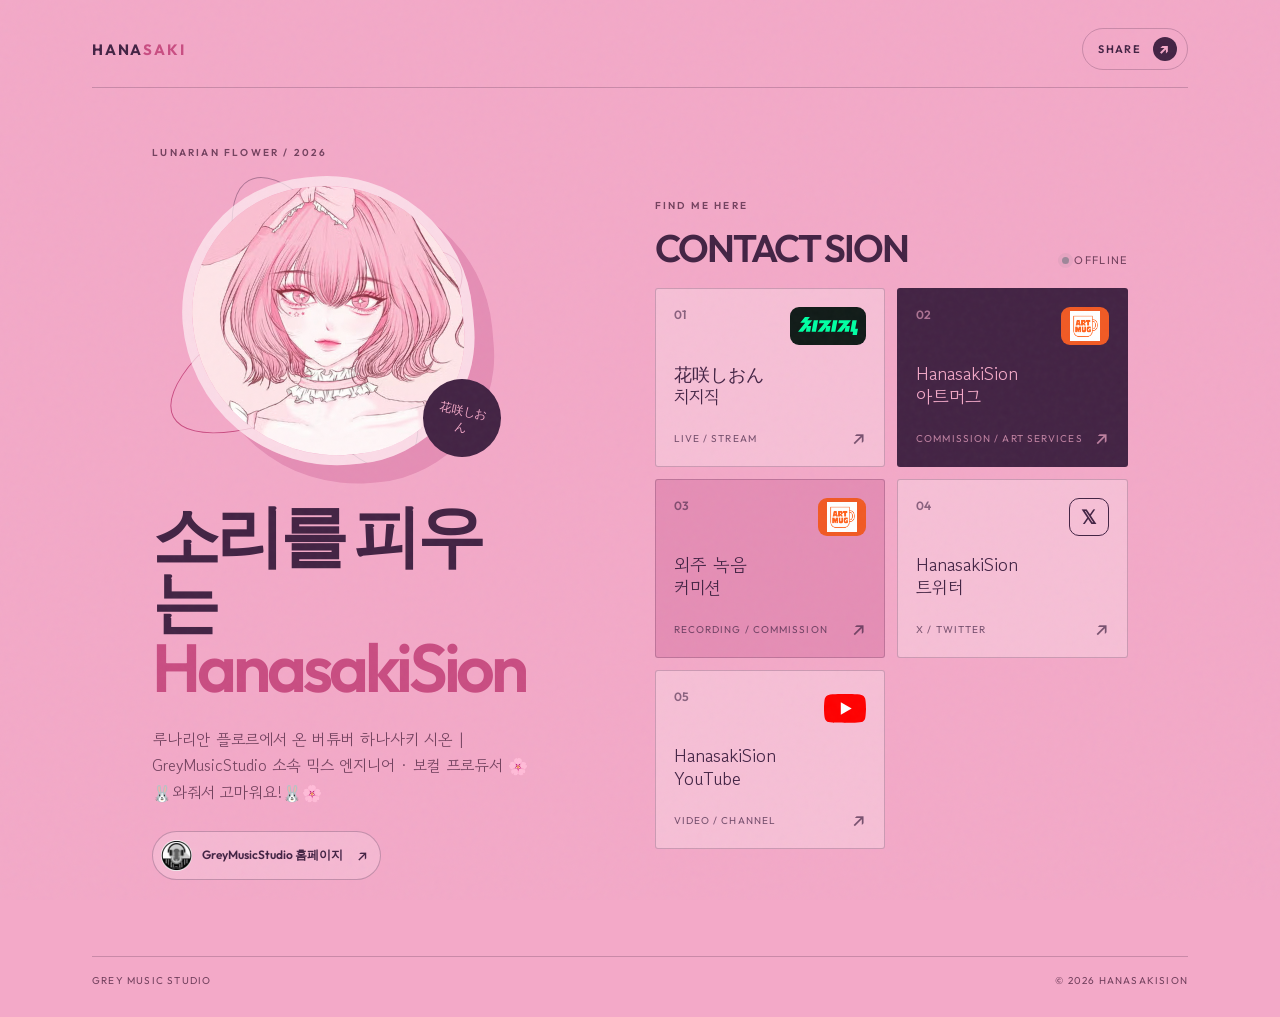
==== index.html @ 2bf35528 "Initial commit" ====
<!doctype html>
<html lang="ko">
  <head>
    <meta charset="UTF-8" />
    <meta name="viewport" content="width=device-width, initial-scale=1.0" />
    <meta name="theme-color" content="#f3a9c8" />
    <meta name="description" content="HanasakiSion의 작업실과 공식 채널을 만나보세요." />
    <title>HanasakiSion — studio notes</title>
    <link rel="preconnect" href="https://fonts.googleapis.com" />
    <link rel="preconnect" href="https://fonts.gstatic.com" crossorigin />
    <link href="https://fonts.googleapis.com/css2?family=Gowun+Dodum&family=Outfit:wght@400;500;600;700&display=swap" rel="stylesheet" />
    <link rel="stylesheet" href="./style.css" />
  </head>
  <body>
    <div class="noise" aria-hidden="true"></div>
    <main class="site">
      <header class="masthead">
        <a class="wordmark" href="./index.html">HANA<span>SAKI</span></a>
        <button class="share" id="shareButton" type="button"><span>share</span><b>↗</b></button>
      </header>
      <div class="layout">
        <section class="intro">
          <p class="eyebrow">LUNARIAN FLOWER / 2026</p>
          <div class="portrait-wrap">
            <div class="orbit orbit-one" aria-hidden="true"></div>
            <div class="orbit orbit-two" aria-hidden="true"></div>
            <img class="portrait" src="./profile.png" alt="핑크 머리의 HanasakiSion 일러스트" />
            <span class="portrait-tag">花咲しおん</span>
          </div>
          <h1>소리를 피우는<br /><em>HanasakiSion</em></h1>
          <p class="intro-copy">루나리안 플로르에서 온 버튜버 하나사키 시온 | GreyMusicStudio 소속 믹스 엔지니어 · 보컬 프로듀서 🌸🐰와줘서 고마워요!🐰🌸</p>
          <div class="social-row">
            <a class="studio-link" href="https://greymusicstudio-site.pages.dev/" target="_blank" rel="noreferrer"><span class="studio-link-icon"><img src="./greymusicstudio-logo.png" alt="" /></span><span>GreyMusicStudio 홈페이지</span><b>↗</b></a>
          </div>
        </section>
        <section class="studio" aria-label="HanasakiSion 공식 링크">
          <div class="studio-heading">
            <div><p class="eyebrow">FIND ME HERE</p><h2>CONTACT SION</h2></div>
            <span class="live-dot is-checking" id="liveStatus"><i></i><span>checking</span></span>
          </div>
          <div class="link-grid" id="links"></div>
        </section>
      </div>
      <footer class="footer"><span>GREY MUSIC STUDIO</span><span>© 2026 HanasakiSion</span></footer>
    </main>
    <div class="toast" id="toast" role="status" aria-live="polite"></div>
    <script src="./script.js?v=6"></script>
  </body>
</html>
---- style.css ----
:root { --paper:#f3a9c8; --ink:#2d1a31; --purple:#432344; --pink:#e58eb5; --hot-pink:#c94d82; --muted:#74425f; --line:rgba(67,35,68,.24); }
* { box-sizing:border-box; }
html { min-width:320px; }
body { margin:0; min-height:100vh; color:var(--ink); background:var(--paper); font-family:"Gowun Dodum","Apple SD Gothic Neo",sans-serif; }
button,a { -webkit-tap-highlight-color:transparent; }
.noise { position:fixed; inset:0; z-index:3; pointer-events:none; opacity:.055; background-image:url("data:image/svg+xml,%3Csvg viewBox='0 0 160 160' xmlns='http://www.w3.org/2000/svg'%3E%3Cfilter id='n'%3E%3CfeTurbulence type='fractalNoise' baseFrequency='.9' numOctaves='3' stitchTiles='stitch'/%3E%3C/filter%3E%3Crect width='100%25' height='100%25' filter='url(%23n)' opacity='.6'/%3E%3C/svg%3E"); }
.site { width:min(1180px,100%); min-height:100vh; margin:auto; padding:28px 42px 30px; position:relative; }
.masthead { display:flex; justify-content:space-between; align-items:center; border-bottom:1px solid var(--line); padding-bottom:17px; }
.wordmark { color:var(--purple); font:700 15px/1 "Outfit",sans-serif; letter-spacing:.12em; text-decoration:none; }
.wordmark span { color:var(--hot-pink); }
.share { display:flex; gap:12px; align-items:center; border:1px solid var(--line); border-radius:999px; padding:8px 10px 8px 15px; color:var(--purple); background:transparent; cursor:pointer; font:600 11px "Outfit",sans-serif; letter-spacing:.12em; text-transform:uppercase; }
.share b { display:grid; place-items:center; width:24px; height:24px; border-radius:50%; color:var(--paper); background:var(--purple); font-size:15px; }
.share:hover { background:rgba(255,255,255,.25); }
.layout { display:grid; grid-template-columns:minmax(360px,.9fr) minmax(440px,1.1fr); gap:clamp(44px,9vw,140px); align-items:center; padding:58px 5.5% 76px; }
.eyebrow { margin:0 0 17px; color:var(--muted); font:600 10px "Outfit",sans-serif; letter-spacing:.22em; text-transform:uppercase; }
.portrait-wrap { position:relative; width:min(290px,75%); aspect-ratio:1; margin:0 0 32px 8%; }
.portrait { position:relative; z-index:1; width:100%; height:100%; object-fit:cover; object-position:50% 35%; border-radius:48% 52% 45% 55%; border:10px solid rgba(255,241,245,.7); box-shadow:18px 20px 0 var(--pink); transform:rotate(-5deg); }
.portrait-tag { position:absolute; right:-28px; bottom:14px; z-index:2; display:grid; place-items:center; width:78px; height:78px; padding:12px; border-radius:50%; color:var(--paper); background:var(--purple); font-size:12px; line-height:1.3; text-align:center; transform:rotate(11deg); }
.orbit { position:absolute; border:1px solid var(--hot-pink); border-radius:50%; transform:rotate(-28deg); }
.orbit-one { width:112%; height:40%; left:-10%; top:36%; }
.orbit-two { width:42%; height:110%; left:28%; top:-5%; border-color:var(--purple); opacity:.4; }
h1 { margin:0; color:var(--purple); font:600 clamp(38px,5.5vw,68px)/.97 "Outfit",sans-serif; letter-spacing:-.06em; }
h1 em { color:var(--hot-pink); font-style:normal; }
.intro-copy { margin:25px 0 26px; color:var(--muted); font-size:16px; line-height:1.65; }
.social-row { display:flex; gap:20px; }
.studio-link { display:inline-flex; align-items:center; gap:10px; padding:8px 12px 8px 8px; border:1px solid rgba(67,35,68,.28); border-radius:999px; color:var(--purple); background:rgba(255,255,255,.18); font:600 12px "Outfit",sans-serif; text-decoration:none; transition:transform .2s ease, background .2s ease, box-shadow .2s ease; }
.studio-link-icon { display:grid; place-items:center; width:31px; height:31px; overflow:hidden; border-radius:50%; background:#fff; }
.studio-link-icon img { display:block; width:100%; height:100%; object-fit:cover; }
.studio-link b { margin-left:4px; font-size:16px; font-weight:400; }
.studio-link:hover { background:rgba(255,255,255,.48); box-shadow:4px 4px 0 var(--pink); transform:translateY(-2px); }
.studio { align-self:center; padding-top:22px; }
.studio-heading { display:flex; align-items:end; justify-content:space-between; margin-bottom:21px; }
.studio-heading h2 { margin:0; color:var(--purple); font:600 clamp(26px,3vw,40px)/1 "Outfit",sans-serif; letter-spacing:-.05em; }
.live-dot { color:var(--muted); font:11px "Outfit",sans-serif; text-transform:uppercase; letter-spacing:.12em; }
.live-dot i { display:inline-block; width:7px; height:7px; margin-right:5px; border-radius:50%; background:#61b56b; box-shadow:0 0 0 4px rgba(97,181,107,.14); }
.live-dot.is-checking i { background:#d3a64e; box-shadow:0 0 0 4px rgba(211,166,78,.14); }
.live-dot.is-offline i { background:#9d8799; box-shadow:0 0 0 4px rgba(157,135,153,.14); }
.link-grid { display:grid; grid-template-columns:repeat(2,minmax(0,1fr)); gap:12px; }
.link-card { display:flex; flex-direction:column; justify-content:space-between; min-height:155px; padding:18px 18px 15px; border:1px solid var(--line); border-radius:3px; color:var(--purple); background:rgba(255,248,250,.28); text-decoration:none; transition:transform .25s ease,color .25s ease,background .25s ease,box-shadow .25s ease; }
.link-card:nth-child(2) { background:var(--purple); color:var(--paper); }
.link-card:nth-child(3) { background:var(--pink); }
.link-card:nth-child(4) { transform:none; }
.link-card:hover { z-index:1; color:var(--purple); background:#fff4f7; box-shadow:8px 8px 0 var(--pink); transform:translate(-3px,-5px); }
.link-card:nth-child(2):hover { color:var(--paper); background:#5a2f5b; }
.link-head { display:flex; justify-content:space-between; align-items:flex-start; }
.link-number { font:600 12px "Outfit",sans-serif; opacity:.6; }
.brand-icon { display:grid; place-items:center; width:40px; height:38px; border:1px solid currentColor; border-radius:10px; font:600 20px/1 "Outfit",sans-serif; overflow:hidden; }
.brand-icon.chzzk { width:76px; padding:7px 8px; border:0; border-radius:9px; color:#00ffa3; background:#111b18; }
.brand-icon.artmug { width:48px; border:0; border-radius:9px; background:#f15a24; }
.brand-icon.artmug .artmug-logo-image { width:30px; height:37px; object-fit:contain; }
.brand-icon.toonation { width:70px; height:38px; border:0; border-radius:9px; background:#4e98f4; }
.brand-icon.twitter { color:currentColor; font-size:19px; }
.brand-icon.youtube { width:42px; border:0; border-radius:9px; background:transparent; }
.brand-logo { display:block; width:100%; height:100%; object-fit:contain; }
.brand-icon .toon-logo-image { width:100%; height:100%; object-fit:cover; }
.link-title { max-width:180px; margin-top:17px; font-size:18px; line-height:1.25; }
.link-caption { display:flex; justify-content:space-between; align-items:center; margin-top:19px; font:10px "Outfit",sans-serif; letter-spacing:.11em; text-transform:uppercase; opacity:.7; }
.link-caption b { font-size:20px; font-weight:400; }
.footer { display:flex; justify-content:space-between; padding-top:17px; border-top:1px solid var(--line); color:var(--muted); font:10px "Outfit",sans-serif; letter-spacing:.12em; text-transform:uppercase; }
.toast { position:fixed; left:50%; bottom:25px; z-index:5; padding:11px 18px; border-radius:4px; color:var(--paper); background:var(--purple); box-shadow:0 9px 25px rgba(45,26,49,.25); opacity:0; transform:translate(-50%,12px); pointer-events:none; transition:.25s ease; }
.toast.show { opacity:1; transform:translate(-50%,0); }
.cursor-petal { position:fixed; z-index:4; pointer-events:none; color:var(--hot-pink); font:var(--petal-size)/1 "Gowun Dodum",sans-serif; text-shadow:0 1px 0 rgba(255,255,255,.35); transform:translate(-50%,-50%); animation:petal-drift .9s ease-out forwards; }
@keyframes petal-drift { 0% { opacity:0; transform:translate(-50%,-50%) scale(.5) rotate(0deg); } 18% { opacity:.95; } 100% { opacity:0; transform:translate(calc(-50% + var(--petal-drift)), 52px) scale(.9) rotate(var(--petal-spin)); } }
@media (max-width:800px) { .site{padding:22px 22px 25px;} .layout{grid-template-columns:1fr;gap:48px;padding:44px 4% 60px;} .portrait-wrap{width:min(260px,70vw);} .studio{padding-top:0;} }
@media (max-width:520px) { .site{padding:18px 16px 22px;} .layout{padding:37px 0 50px;gap:45px;} .portrait-wrap{margin-left:8%;width:68vw;} h1{font-size:43px;} .intro-copy{font-size:15px;} .link-grid{gap:9px;} .link-card{min-height:145px;padding:14px 13px 12px;} .link-title{font-size:15px;} .footer{gap:8px;flex-wrap:wrap;font-size:8px;} }
@media (prefers-reduced-motion:reduce) { *,*::before,*::after{transition-duration:.01ms!important;} }
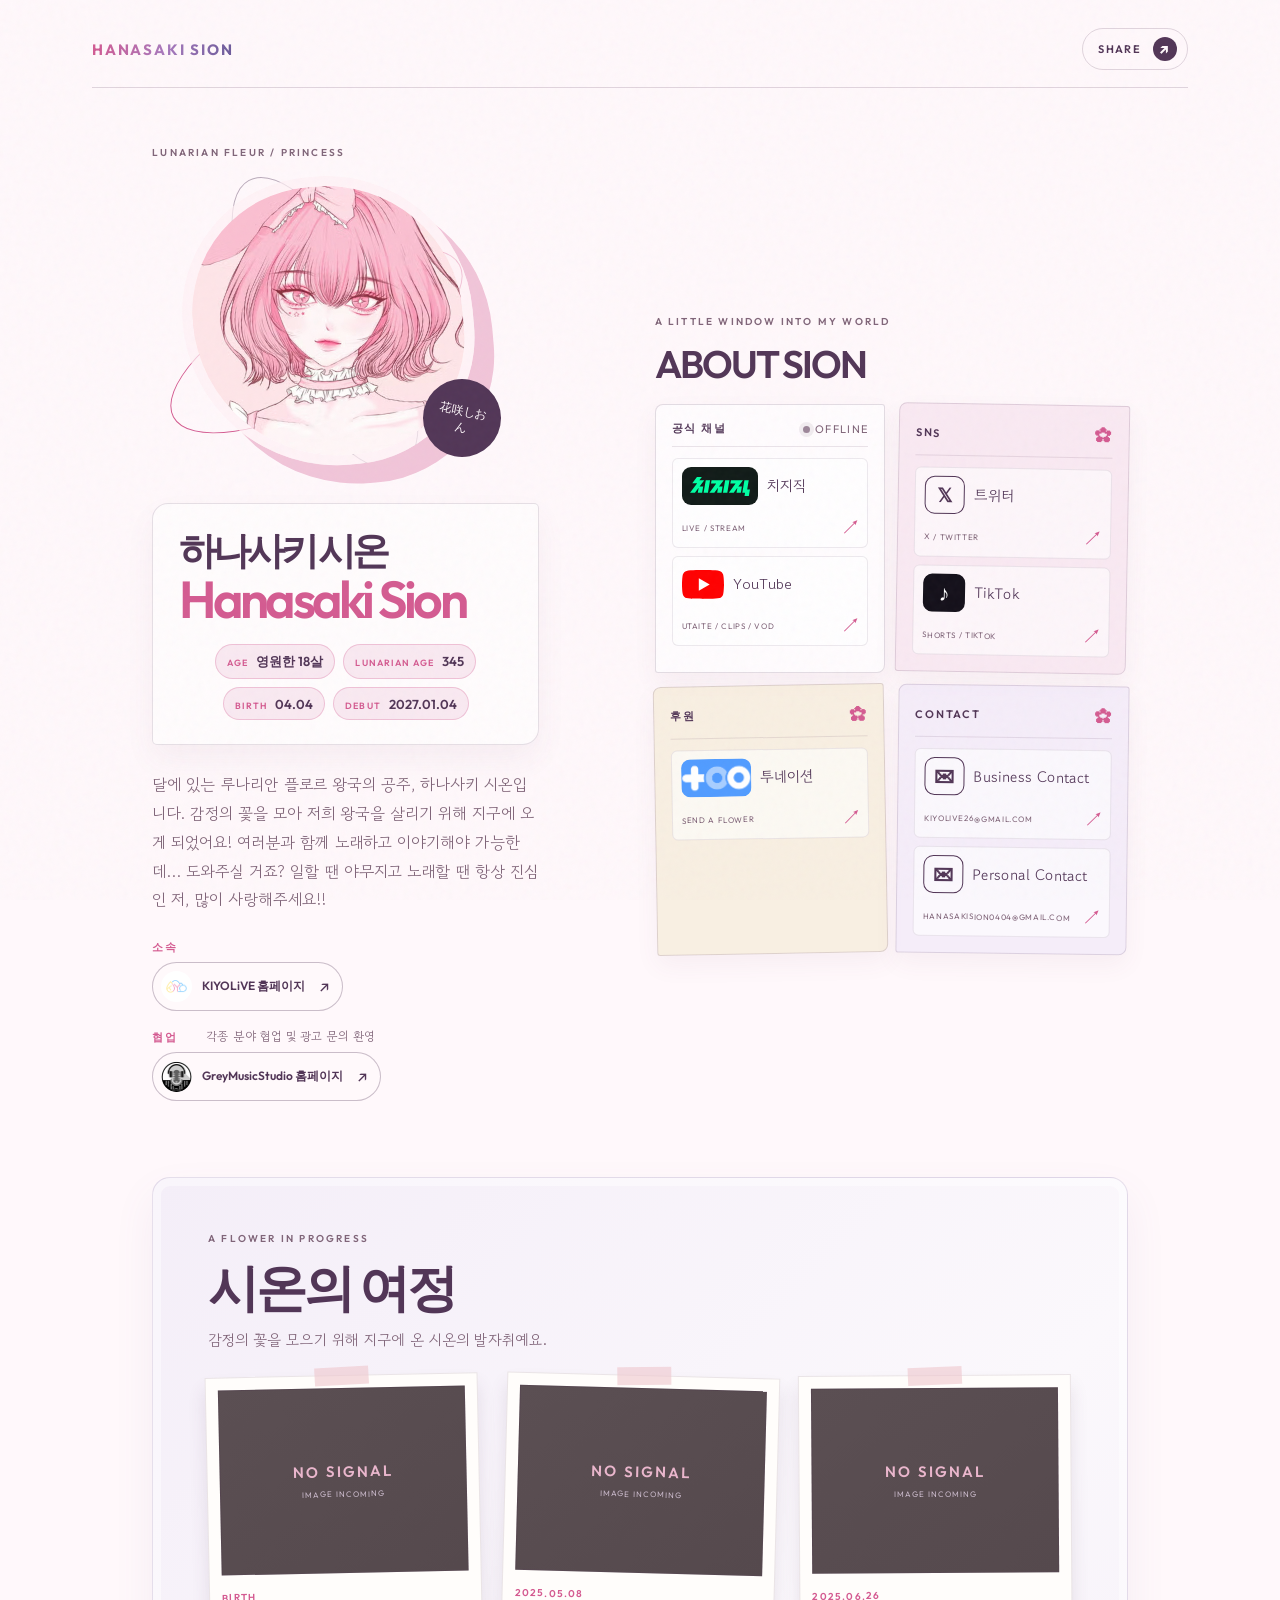
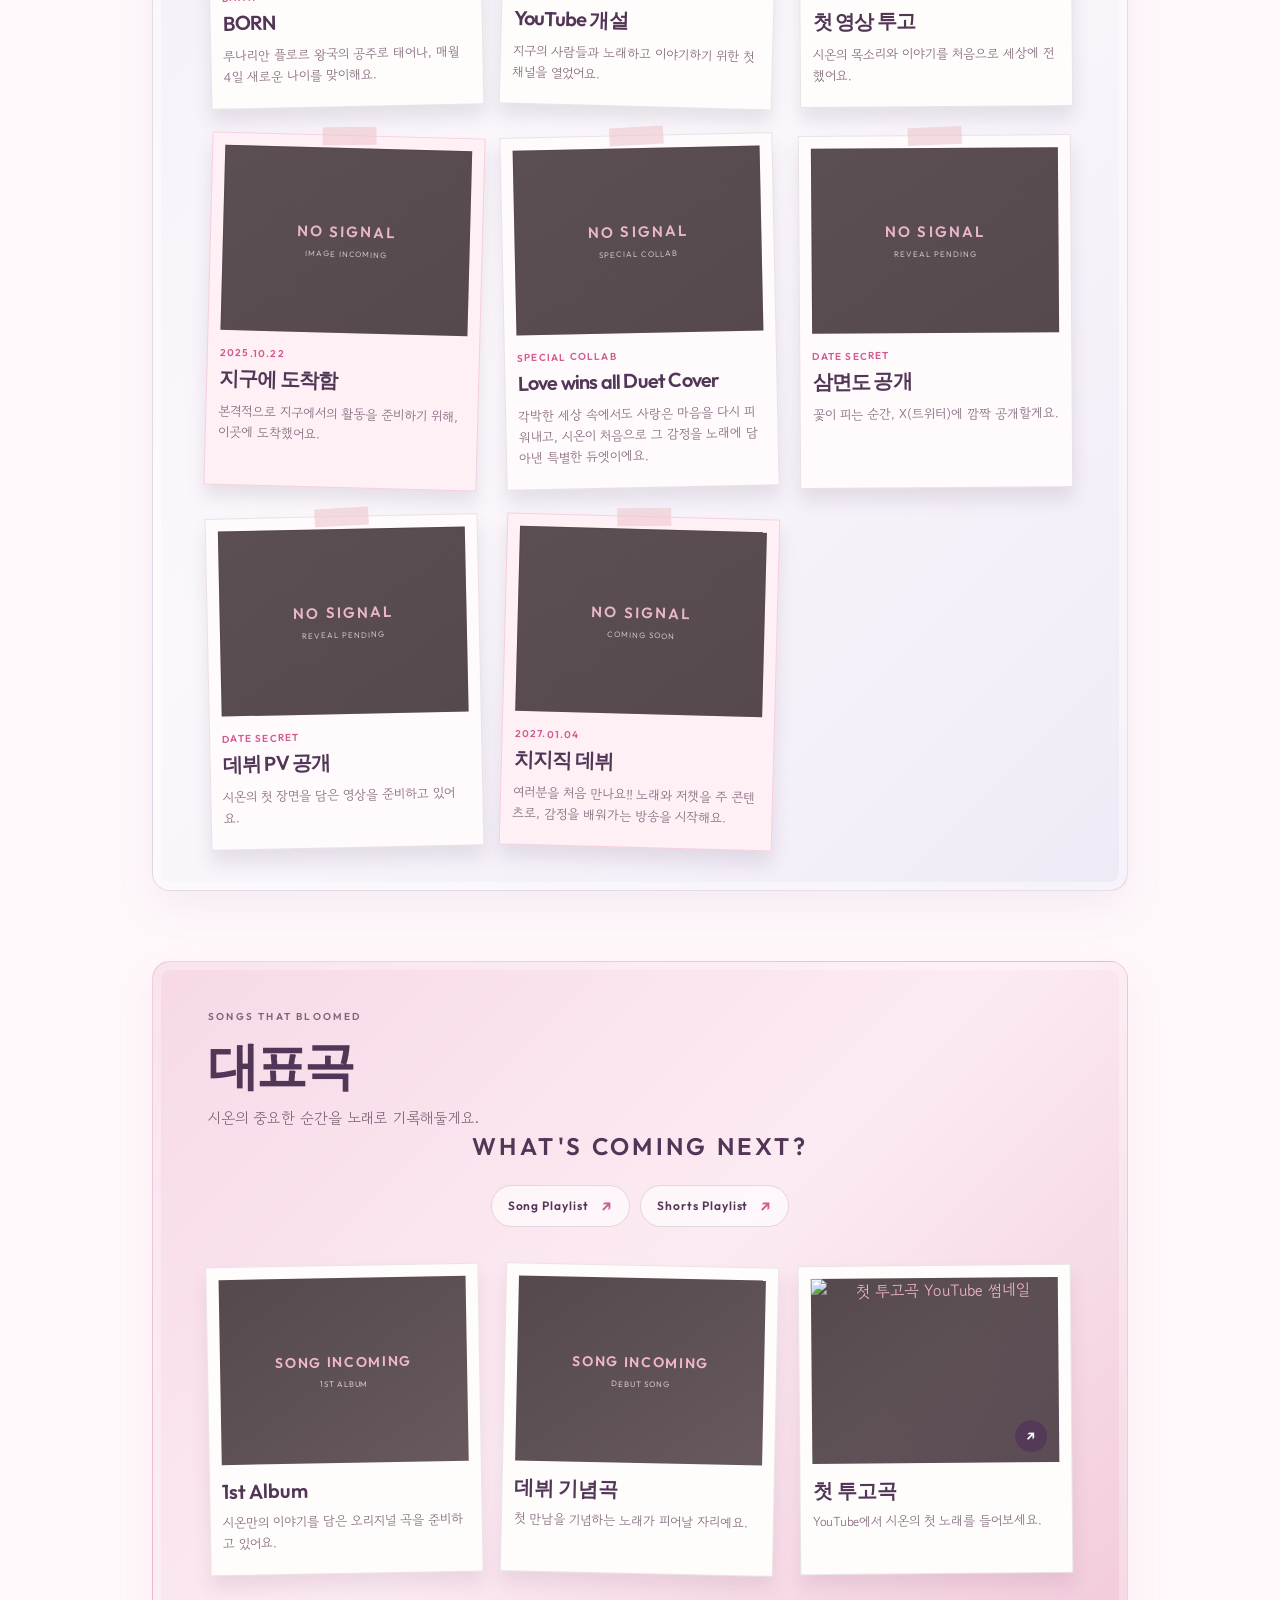
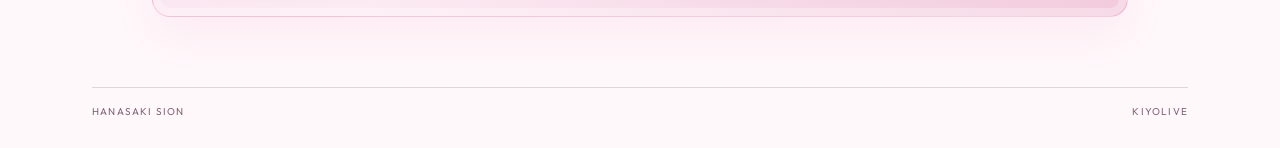
==== commit 8c5c6330: "11.25 update" ====
--- a/index.html
+++ b/index.html
@@ -3,7 +3,7 @@
   <head>
     <meta charset="UTF-8" />
     <meta name="viewport" content="width=device-width, initial-scale=1.0" />
-    <meta name="theme-color" content="#f3a9c8" />
+    <meta name="theme-color" content="#fff7fb" />
     <meta name="description" content="HanasakiSion의 작업실과 공식 채널을 만나보세요." />
     <title>HanasakiSion — studio notes</title>
     <link rel="preconnect" href="https://fonts.googleapis.com" />
@@ -15,35 +15,55 @@
     <div class="noise" aria-hidden="true"></div>
     <main class="site">
       <header class="masthead">
-        <a class="wordmark" href="./index.html">HANA<span>SAKI</span></a>
+        <a class="wordmark" href="./index.html">HANASAKI SION</a>
         <button class="share" id="shareButton" type="button"><span>share</span><b>↗</b></button>
       </header>
       <div class="layout">
         <section class="intro">
-          <p class="eyebrow">LUNARIAN FLOWER / 2026</p>
+          <p class="eyebrow">LUNARIAN FLEUR / PRINCESS</p>
           <div class="portrait-wrap">
             <div class="orbit orbit-one" aria-hidden="true"></div>
             <div class="orbit orbit-two" aria-hidden="true"></div>
             <img class="portrait" src="./profile.png" alt="핑크 머리의 HanasakiSion 일러스트" />
             <span class="portrait-tag">花咲しおん</span>
           </div>
-          <h1>소리를 피우는<br /><em>HanasakiSion</em></h1>
-          <p class="intro-copy">루나리안 플로르에서 온 버튜버 하나사키 시온 | GreyMusicStudio 소속 믹스 엔지니어 · 보컬 프로듀서 🌸🐰와줘서 고마워요!🐰🌸</p>
-          <div class="social-row">
-            <a class="studio-link" href="https://greymusicstudio-site.pages.dev/" target="_blank" rel="noreferrer"><span class="studio-link-icon"><img src="./greymusicstudio-logo.png" alt="" /></span><span>GreyMusicStudio 홈페이지</span><b>↗</b></a>
+          <div class="name-card">
+            <h1 class="name-lockup"><span class="name-korean">하나사키 시온</span><em>Hanasaki Sion</em></h1>
+            <div class="name-badges" aria-label="시온의 프로필 정보"><span class="name-badge"><small>AGE</small><strong>영원한 18살</strong></span><span class="name-badge"><small>LUNARIAN AGE</small><strong id="lunarianAge">344</strong></span><span class="name-badge"><small>BIRTH</small><strong>04.04</strong></span><span class="name-badge"><small>DEBUT</small><strong>2027.01.04</strong></span></div>
+          </div>
+          <p class="intro-copy">달에 있는 루나리안 플로르 왕국의 공주, 하나사키 시온입니다. 감정의 꽃을 모아 저희 왕국을 살리기 위해 지구에 오게 되었어요! 여러분과 함께 노래하고 이야기해야 가능한데… 도와주실 거죠? 일할 땐 야무지고 노래할 땐 항상 진심인 저, 많이 사랑해주세요!!</p>
+          <div class="affiliation-list">
+            <div class="affiliation-item"><span class="affiliation-label">소속</span><a class="studio-link pending-link" href="#" data-pending="KIYOLiVE 홈페이지는 준비 중이에요"><span class="studio-link-icon kiyolive-mark"><img src="./kiyolive-mark.png" alt="KIYOLiVE 로고" /></span><span>KIYOLiVE 홈페이지</span><b>↗</b></a></div>
+            <div class="affiliation-item"><div class="affiliation-head"><span class="affiliation-label">협업</span><p class="collab-note">각종 분야 협업 및 광고 문의 환영</p></div><a class="studio-link" href="https://greymusicstudio-site.pages.dev/" target="_blank" rel="noreferrer"><span class="studio-link-icon"><img src="./greymusicstudio-logo.png" alt="" /></span><span>GreyMusicStudio 홈페이지</span><b>↗</b></a></div>
           </div>
         </section>
-        <section class="studio" aria-label="HanasakiSion 공식 링크">
+        <section class="studio" aria-label="HanasakiSion 링크">
           <div class="studio-heading">
-            <div><p class="eyebrow">FIND ME HERE</p><h2>CONTACT SION</h2></div>
-            <span class="live-dot is-checking" id="liveStatus"><i></i><span>checking</span></span>
+            <div><p class="eyebrow">A LITTLE WINDOW INTO MY WORLD</p><h2>ABOUT SION</h2></div>
           </div>
-          <div class="link-grid" id="links"></div>
+          <div id="links"></div>
         </section>
       </div>
-      <footer class="footer"><span>GREY MUSIC STUDIO</span><span>© 2026 HanasakiSion</span></footer>
+      <section class="journey" aria-labelledby="journeyTitle">
+        <div class="journey-heading"><p class="eyebrow">A FLOWER IN PROGRESS</p><h2 id="journeyTitle">시온의 여정</h2><p class="journey-lead">감정의 꽃을 모으기 위해 지구에 온 시온의 발자취예요.</p></div>
+        <div class="journey-board">
+          <article class="journey-note"><div class="journey-photo"><span>NO SIGNAL</span><small>IMAGE INCOMING</small></div><p class="journey-date">BIRTH</p><h3>BORN</h3><p>루나리안 플로르 왕국의 공주로 태어나, 매월 4일 새로운 나이를 맞이해요.</p></article>
+          <article class="journey-note"><div class="journey-photo"><span>NO SIGNAL</span><small>IMAGE INCOMING</small></div><p class="journey-date">2025.05.08</p><h3>YouTube 개설</h3><p>지구의 사람들과 노래하고 이야기하기 위한 첫 채널을 열었어요.</p></article>
+          <article class="journey-note"><div class="journey-photo"><span>NO SIGNAL</span><small>IMAGE INCOMING</small></div><p class="journey-date">2025.06.26</p><h3>첫 영상 투고</h3><p>시온의 목소리와 이야기를 처음으로 세상에 전했어요.</p></article>
+          <article class="journey-note is-highlight"><div class="journey-photo"><span>NO SIGNAL</span><small>IMAGE INCOMING</small></div><p class="journey-date">2025.10.22</p><h3>지구에 도착함</h3><p>본격적으로 지구에서의 활동을 준비하기 위해, 이곳에 도착했어요.</p></article>
+          <article class="journey-note is-special"><div class="journey-photo"><span>NO SIGNAL</span><small>SPECIAL COLLAB</small></div><p class="journey-date">SPECIAL COLLAB</p><h3>Love wins all Duet Cover</h3><p>각박한 세상 속에서도 사랑은 마음을 다시 피워내고, 시온이 처음으로 그 감정을 노래에 담아낸 특별한 듀엣이에요.</p></article>
+          <article class="journey-note is-secret"><div class="journey-photo"><span>NO SIGNAL</span><small>REVEAL PENDING</small></div><p class="journey-date">DATE SECRET</p><h3>삼면도 공개</h3><p>꽃이 피는 순간, X(트위터)에 깜짝 공개할게요.</p></article>
+          <article class="journey-note is-secret"><div class="journey-photo"><span>NO SIGNAL</span><small>REVEAL PENDING</small></div><p class="journey-date">DATE SECRET</p><h3>데뷔 PV 공개</h3><p>시온의 첫 장면을 담은 영상을 준비하고 있어요.</p></article>
+          <article class="journey-note is-highlight"><div class="journey-photo"><span>NO SIGNAL</span><small>COMING SOON</small></div><p class="journey-date">2027.01.04</p><h3>치지직 데뷔</h3><p>여러분을 처음 만나요!! 노래와 저챗을 주 콘텐츠로, 감정을 배워가는 방송을 시작해요.</p></article>
+        </div>
+      </section>
+      <section class="songs" aria-labelledby="songsTitle">
+        <div class="songs-heading"><p class="eyebrow">SONGS THAT BLOOMED</p><h2 id="songsTitle">대표곡</h2><p>시온의 중요한 순간을 노래로 기록해둘게요.</p></div>
+        <p class="songs-next">What's Coming Next?</p><div class="playlist-links" aria-label="YouTube 재생목록"><a href="https://youtube.com/playlist?list=PLsZkJ7GY7SAFx1-vt6QFyLzaWL7_QHl6c&amp;si=jYpzURvUEpoHVTF8" target="_blank" rel="noreferrer">Song Playlist <span>↗</span></a><a href="https://youtube.com/playlist?list=PLsZkJ7GY7SAG8NWKb7YHPg6aIi5V4Rr_S&amp;si=av0i4Wg_3T3pOwCI" target="_blank" rel="noreferrer">Shorts Playlist <span>↗</span></a></div><div class="song-grid"><article class="song-note"><div class="song-art"><span>SONG INCOMING</span><small>1ST ALBUM</small></div><h3>1st Album</h3><p>시온만의 이야기를 담은 오리지널 곡을 준비하고 있어요.</p></article><article class="song-note"><div class="song-art"><span>SONG INCOMING</span><small>DEBUT SONG</small></div><h3>데뷔 기념곡</h3><p>첫 만남을 기념하는 노래가 피어날 자리예요.</p></article><a class="song-note song-link" href="https://youtu.be/zPgUwSPUg5c?si=qHcHOLvD-OFmiX1g" target="_blank" rel="noreferrer"><div class="song-art song-thumbnail"><img src="https://img.youtube.com/vi/zPgUwSPUg5c/hqdefault.jpg" alt="첫 투고곡 YouTube 썸네일" /><span>↗</span></div><h3>첫 투고곡</h3><p>YouTube에서 시온의 첫 노래를 들어보세요.</p></a></div>
+      </section>
+      <footer class="footer"><span>HANASAKI SION</span><span>KIYOLiVE</span></footer>
     </main>
     <div class="toast" id="toast" role="status" aria-live="polite"></div>
-    <script src="./script.js?v=6"></script>
+    <script src="./script.js?v=13"></script>
   </body>
 </html>
--- a/style.css
+++ b/style.css
@@ -1,4 +1,4 @@
-:root { --paper:#f3a9c8; --ink:#2d1a31; --purple:#432344; --pink:#e58eb5; --hot-pink:#c94d82; --muted:#74425f; --line:rgba(67,35,68,.24); }
+:root { --paper:#fff8fb; --ink:#3d293d; --purple:#523657; --pink:#f1c5d9; --hot-pink:#d45b91; --muted:#806579; --line:rgba(82,54,87,.18); }
 * { box-sizing:border-box; }
 html { min-width:320px; }
 body { margin:0; min-height:100vh; color:var(--ink); background:var(--paper); font-family:"Gowun Dodum","Apple SD Gothic Neo",sans-serif; }
@@ -6,8 +6,7 @@
 .noise { position:fixed; inset:0; z-index:3; pointer-events:none; opacity:.055; background-image:url("data:image/svg+xml,%3Csvg viewBox='0 0 160 160' xmlns='http://www.w3.org/2000/svg'%3E%3Cfilter id='n'%3E%3CfeTurbulence type='fractalNoise' baseFrequency='.9' numOctaves='3' stitchTiles='stitch'/%3E%3C/filter%3E%3Crect width='100%25' height='100%25' filter='url(%23n)' opacity='.6'/%3E%3C/svg%3E"); }
 .site { width:min(1180px,100%); min-height:100vh; margin:auto; padding:28px 42px 30px; position:relative; }
 .masthead { display:flex; justify-content:space-between; align-items:center; border-bottom:1px solid var(--line); padding-bottom:17px; }
-.wordmark { color:var(--purple); font:700 15px/1 "Outfit",sans-serif; letter-spacing:.12em; text-decoration:none; }
-.wordmark span { color:var(--hot-pink); }
+.wordmark { color:transparent; background:linear-gradient(100deg,#d35a91 0%,#a879bd 52%,#6b5b9a 100%); -webkit-background-clip:text; background-clip:text; font:700 15px/1 "Outfit",sans-serif; letter-spacing:.12em; text-decoration:none; }
 .share { display:flex; gap:12px; align-items:center; border:1px solid var(--line); border-radius:999px; padding:8px 10px 8px 15px; color:var(--purple); background:transparent; cursor:pointer; font:600 11px "Outfit",sans-serif; letter-spacing:.12em; text-transform:uppercase; }
 .share b { display:grid; place-items:center; width:24px; height:24px; border-radius:50%; color:var(--paper); background:var(--purple); font-size:15px; }
 .share:hover { background:rgba(255,255,255,.25); }
@@ -21,13 +20,30 @@
 .orbit-two { width:42%; height:110%; left:28%; top:-5%; border-color:var(--purple); opacity:.4; }
 h1 { margin:0; color:var(--purple); font:600 clamp(38px,5.5vw,68px)/.97 "Outfit",sans-serif; letter-spacing:-.06em; }
 h1 em { color:var(--hot-pink); font-style:normal; }
-.intro-copy { margin:25px 0 26px; color:var(--muted); font-size:16px; line-height:1.65; }
+.name-lockup { display:flex; flex-direction:column; gap:5px; min-width:0; }
+.name-korean { font-size:clamp(23px,3vw,38px); }
+.name-japanese { color:var(--muted); font:400 clamp(17px,2vw,24px)/1.1 "Gowun Dodum",sans-serif; letter-spacing:.02em; }
+.name-lockup em { font-size:clamp(30px,4.1vw,52px); white-space:nowrap; letter-spacing:-.07em; }
+.name-card { padding:28px 26px 24px; border:1px solid rgba(82,54,87,.14); border-radius:16px 5px 16px 5px; background:rgba(255,255,255,.52); box-shadow:0 14px 30px rgba(124,76,110,.06); }
+.name-badges { display:flex; flex-wrap:wrap; justify-content:center; gap:8px; margin-top:20px; }
+.name-badge { display:inline-flex; align-items:baseline; gap:8px; padding:8px 11px 7px; border:1px solid rgba(212,91,145,.28); border-radius:999px; color:var(--purple); background:#f9e9f1; font-family:"Outfit",sans-serif; }
+.name-badge small { color:var(--hot-pink); font-size:9px; font-weight:600; letter-spacing:.12em; }
+.name-badge strong { font-size:13px; font-weight:600; }
+.intro-copy { margin:25px 0 26px; color:var(--muted); font-size:16px; line-height:1.8; }
+.affiliation-list { display:flex; flex-direction:column; gap:16px; }
+.affiliation-item { display:flex; flex-direction:column; align-items:flex-start; gap:7px; }
+.affiliation-head { display:flex; align-items:baseline; gap:12px; }
+.affiliation-label { width:42px; color:var(--hot-pink); font:600 11px "Outfit",sans-serif; letter-spacing:.16em; }
+.collab-note { margin:0; color:var(--muted); font-size:12px; line-height:1.5; }
 .social-row { display:flex; gap:20px; }
 .studio-link { display:inline-flex; align-items:center; gap:10px; padding:8px 12px 8px 8px; border:1px solid rgba(67,35,68,.28); border-radius:999px; color:var(--purple); background:rgba(255,255,255,.18); font:600 12px "Outfit",sans-serif; text-decoration:none; transition:transform .2s ease, background .2s ease, box-shadow .2s ease; }
 .studio-link-icon { display:grid; place-items:center; width:31px; height:31px; overflow:hidden; border-radius:50%; background:#fff; }
 .studio-link-icon img { display:block; width:100%; height:100%; object-fit:cover; }
 .studio-link b { margin-left:4px; font-size:16px; font-weight:400; }
 .studio-link:hover { background:rgba(255,255,255,.48); box-shadow:4px 4px 0 var(--pink); transform:translateY(-2px); }
+.pending-link { cursor:pointer; }
+.kiyolive-mark { padding:5px; background:#fff; }
+.kiyolive-mark img { display:block; width:100%; height:100%; object-fit:contain; }
 .studio { align-self:center; padding-top:22px; }
 .studio-heading { display:flex; align-items:end; justify-content:space-between; margin-bottom:21px; }
 .studio-heading h2 { margin:0; color:var(--purple); font:600 clamp(26px,3vw,40px)/1 "Outfit",sans-serif; letter-spacing:-.05em; }
@@ -35,11 +51,31 @@
 .live-dot i { display:inline-block; width:7px; height:7px; margin-right:5px; border-radius:50%; background:#61b56b; box-shadow:0 0 0 4px rgba(97,181,107,.14); }
 .live-dot.is-checking i { background:#d3a64e; box-shadow:0 0 0 4px rgba(211,166,78,.14); }
 .live-dot.is-offline i { background:#9d8799; box-shadow:0 0 0 4px rgba(157,135,153,.14); }
-.link-grid { display:grid; grid-template-columns:repeat(2,minmax(0,1fr)); gap:12px; }
+.link-group { margin-bottom:18px; }
+.link-group h3 { margin:0 0 9px; color:var(--muted); font:600 10px "Outfit",sans-serif; letter-spacing:.18em; text-transform:uppercase; }
+.link-grid { display:grid; grid-template-columns:repeat(2,minmax(0,1fr)); gap:10px; }
+.studio #links { display:grid; grid-template-columns:repeat(2,minmax(0,1fr)); gap:12px; }
+.link-panel { min-height:184px; padding:16px; border:1px solid rgba(82,54,87,.16); border-radius:8px 3px 8px 3px; background:rgba(255,255,255,.62); box-shadow:0 10px 24px rgba(124,76,110,.06); }
+.link-panel:nth-child(2) { background:rgba(247,226,238,.68); transform:rotate(1deg); }
+.link-panel:nth-child(3) { background:rgba(245,235,216,.7); transform:rotate(-1deg); }
+.link-panel:nth-child(4) { background:rgba(238,230,248,.58); transform:rotate(.7deg); }
+.panel-heading { display:flex; align-items:center; justify-content:space-between; padding-bottom:10px; border-bottom:1px solid rgba(82,54,87,.12); }
+.panel-label { color:var(--purple); font:600 11px "Outfit",sans-serif; letter-spacing:.16em; text-transform:uppercase; }
+.panel-flower { color:var(--hot-pink); font-size:17px; }
+.panel-links { display:flex; flex-direction:column; gap:8px; padding-top:11px; }
+.panel-link { display:flex; flex-direction:column; justify-content:space-between; gap:9px; min-height:68px; padding:8px 9px; border:1px solid rgba(82,54,87,.1); border-radius:6px; color:var(--purple); background:rgba(255,255,255,.6); text-decoration:none; transition:transform .2s ease,background .2s ease,box-shadow .2s ease; }
+.panel-link:hover { background:#fff; box-shadow:3px 3px 0 var(--pink); transform:translateY(-2px); }
+.panel-link-top { display:flex; align-items:center; gap:9px; min-width:0; }
+.panel-link-bottom { display:flex; align-items:center; justify-content:space-between; gap:8px; min-width:0; }
+.panel-link-icon { width:30px; height:30px; font-size:16px; }
+.panel-link-title { font-size:15px; line-height:1.2; }
+.panel-link-caption { margin-top:3px; color:var(--muted); font:8px "Outfit",sans-serif; letter-spacing:.08em; text-transform:uppercase; white-space:nowrap; overflow:hidden; text-overflow:ellipsis; }
+.panel-link-arrow { color:var(--hot-pink); font-size:17px; font-weight:400; }
 .link-card { display:flex; flex-direction:column; justify-content:space-between; min-height:155px; padding:18px 18px 15px; border:1px solid var(--line); border-radius:3px; color:var(--purple); background:rgba(255,248,250,.28); text-decoration:none; transition:transform .25s ease,color .25s ease,background .25s ease,box-shadow .25s ease; }
-.link-card:nth-child(2) { background:var(--purple); color:var(--paper); }
-.link-card:nth-child(3) { background:var(--pink); }
-.link-card:nth-child(4) { transform:none; }
+.link-group.official .link-card:nth-child(2) { background:var(--purple); color:var(--paper); }
+.link-group.social .link-card:nth-child(2) { background:var(--pink); }
+.link-group.contact .link-card:nth-child(2) { background:#f9edf4; }
+.link-group .link-card { min-height:132px; }
 .link-card:hover { z-index:1; color:var(--purple); background:#fff4f7; box-shadow:8px 8px 0 var(--pink); transform:translate(-3px,-5px); }
 .link-card:nth-child(2):hover { color:var(--paper); background:#5a2f5b; }
 .link-head { display:flex; justify-content:space-between; align-items:flex-start; }
@@ -49,6 +85,7 @@
 .brand-icon.artmug { width:48px; border:0; border-radius:9px; background:#f15a24; }
 .brand-icon.artmug .artmug-logo-image { width:30px; height:37px; object-fit:contain; }
 .brand-icon.toonation { width:70px; height:38px; border:0; border-radius:9px; background:#4e98f4; }
+.brand-icon.tiktok { width:42px; border:0; border-radius:9px; color:#fff; background:#14101a; font-size:22px; }
 .brand-icon.twitter { color:currentColor; font-size:19px; }
 .brand-icon.youtube { width:42px; border:0; border-radius:9px; background:transparent; }
 .brand-logo { display:block; width:100%; height:100%; object-fit:contain; }
@@ -59,8 +96,53 @@
 .footer { display:flex; justify-content:space-between; padding-top:17px; border-top:1px solid var(--line); color:var(--muted); font:10px "Outfit",sans-serif; letter-spacing:.12em; text-transform:uppercase; }
 .toast { position:fixed; left:50%; bottom:25px; z-index:5; padding:11px 18px; border-radius:4px; color:var(--paper); background:var(--purple); box-shadow:0 9px 25px rgba(45,26,49,.25); opacity:0; transform:translate(-50%,12px); pointer-events:none; transition:.25s ease; }
 .toast.show { opacity:1; transform:translate(-50%,0); }
-.cursor-petal { position:fixed; z-index:4; pointer-events:none; color:var(--hot-pink); font:var(--petal-size)/1 "Gowun Dodum",sans-serif; text-shadow:0 1px 0 rgba(255,255,255,.35); transform:translate(-50%,-50%); animation:petal-drift .9s ease-out forwards; }
+.cursor-petal { position:fixed; z-index:4; pointer-events:none; color:var(--petal-color); font:var(--petal-size)/1 "Gowun Dodum",sans-serif; text-shadow:0 1px 4px rgba(255,255,255,.95),0 0 8px rgba(212,91,145,.22); transform:translate(-50%,-50%); animation:petal-drift 1.05s ease-out forwards; }
 @keyframes petal-drift { 0% { opacity:0; transform:translate(-50%,-50%) scale(.5) rotate(0deg); } 18% { opacity:.95; } 100% { opacity:0; transform:translate(calc(-50% + var(--petal-drift)), 52px) scale(.9) rotate(var(--petal-spin)); } }
-@media (max-width:800px) { .site{padding:22px 22px 25px;} .layout{grid-template-columns:1fr;gap:48px;padding:44px 4% 60px;} .portrait-wrap{width:min(260px,70vw);} .studio{padding-top:0;} }
-@media (max-width:520px) { .site{padding:18px 16px 22px;} .layout{padding:37px 0 50px;gap:45px;} .portrait-wrap{margin-left:8%;width:68vw;} h1{font-size:43px;} .intro-copy{font-size:15px;} .link-grid{gap:9px;} .link-card{min-height:145px;padding:14px 13px 12px;} .link-title{font-size:15px;} .footer{gap:8px;flex-wrap:wrap;font-size:8px;} }
+.journey { position:relative; margin:0 5.5% 70px; padding:54px 5% 42px; overflow:hidden; border:1px solid rgba(126,102,151,.16); border-radius:18px; background:linear-gradient(135deg,#f4eef8 0%,#fbf8fc 48%,#f0eaf6 100%); box-shadow:inset 0 0 0 8px rgba(255,255,255,.4),0 18px 40px rgba(126,102,151,.08); }
+.journey::before,.journey::after { content:none; }
+.journey-heading { position:relative; z-index:1; max-width:500px; }
+.journey-heading h2 { margin:0; color:var(--purple); font:600 clamp(32px,4vw,52px)/1 "Outfit",sans-serif; letter-spacing:-.06em; }
+.journey-lead { margin:14px 0 22px; color:var(--muted); font-size:15px; line-height:1.7; }
+.journey-path { position:relative; z-index:1; margin-top:62px; }
+.journey-board { display:grid; grid-template-columns:repeat(3,minmax(0,1fr)); gap:28px 22px; }
+.journey-note { position:relative; padding:12px 12px 20px; border:1px solid rgba(82,54,87,.12); background:#fffdfb; box-shadow:0 12px 18px rgba(82,54,87,.12); transform:rotate(-1.2deg); }
+.journey-note:nth-child(2n) { transform:rotate(1.5deg); }
+.journey-note:nth-child(3n) { transform:rotate(-.4deg); }
+.journey-note::before { content:""; position:absolute; top:-9px; left:50%; width:54px; height:18px; background:rgba(239,201,207,.62); transform:translateX(-50%) rotate(-2deg); }
+.journey-note.is-secret { background:#fffafc; }
+.journey-photo { display:flex; flex-direction:column; align-items:center; justify-content:center; gap:8px; aspect-ratio:4 / 3; margin-bottom:16px; color:#e9b6cc; background:linear-gradient(145deg,#5b4f53,#55494d); border:1px solid rgba(82,54,87,.16); text-align:center; }
+.journey-photo span { font:600 15px "Outfit",sans-serif; letter-spacing:.14em; }
+.journey-photo small { color:#c8b8c9; font:8px "Outfit",sans-serif; letter-spacing:.12em; }
+.journey-date { margin:0 0 8px; color:var(--hot-pink); font:600 10px "Outfit",sans-serif; letter-spacing:.12em; }
+.journey-note h3 { margin:0; color:var(--purple); font:600 20px/1.1 "Outfit",sans-serif; letter-spacing:-.04em; }
+.journey-note p:last-child { margin:12px 0 0; color:var(--muted); font-size:13px; line-height:1.6; }
+.journey-note p em { color:var(--hot-pink); font-style:normal; }
+.journey-note.is-special { background:#fffafc; }
+.journey-note.is-highlight { background:#fff0f6; border-color:rgba(212,91,145,.22); }
+.songs { position:relative; margin:0 5.5% 70px; padding:48px 5% 42px; border:1px solid rgba(212,91,145,.18); border-radius:18px; background:linear-gradient(135deg,#f7d9e7 0%,#fcebf3 52%,#f2cbdc 100%); box-shadow:inset 0 0 0 8px rgba(255,255,255,.28),0 18px 40px rgba(212,91,145,.08); }
+.songs-heading { max-width:520px; }
+.songs-heading h2 { margin:0; color:var(--purple); font:600 clamp(32px,4vw,52px)/1 "Outfit",sans-serif; letter-spacing:-.06em; }
+.songs-heading > p:last-child { margin:14px 0 0; color:var(--muted); font-size:15px; line-height:1.7; }
+.song-grid { display:grid; grid-template-columns:repeat(3,minmax(0,1fr)); gap:22px; margin-top:38px; }
+.song-note { padding:12px 12px 20px; border:1px solid rgba(82,54,87,.12); background:#fffdfb; box-shadow:0 12px 18px rgba(124,76,110,.12); transform:rotate(-1deg); }
+.song-link { display:block; color:inherit; text-decoration:none; transition:transform .2s ease, box-shadow .2s ease; }
+.song-link:hover { transform:translateY(-5px) rotate(-1deg); box-shadow:0 16px 24px rgba(124,76,110,.18); }
+.song-thumbnail { position:relative; overflow:hidden; }
+.song-thumbnail img { width:100%; height:100%; object-fit:cover; display:block; }
+.song-thumbnail::after { content:""; position:absolute; inset:0; background:linear-gradient(135deg,transparent 45%,rgba(61,41,61,.28)); }
+.song-thumbnail span { position:absolute; right:12px; bottom:10px; z-index:1; display:grid; place-items:center; width:32px; height:32px; border-radius:50%; color:#fff; background:rgba(82,54,87,.82); font:20px "Outfit",sans-serif; }
+.songs-next { margin:0; color:var(--purple); font:600 clamp(17px,2.2vw,24px) "Outfit",sans-serif; letter-spacing:.14em; text-align:center; text-transform:uppercase; }
+.playlist-links { display:flex; justify-content:center; gap:10px; margin-top:24px; }
+.playlist-links a { display:inline-flex; align-items:center; gap:12px; padding:10px 16px; border:1px solid rgba(82,54,87,.16); border-radius:999px; color:var(--purple); background:rgba(255,255,255,.62); font:600 12px "Outfit",sans-serif; letter-spacing:.08em; text-decoration:none; transition:transform .2s ease,background .2s ease,box-shadow .2s ease; }
+.playlist-links a:hover { background:#fff; box-shadow:4px 4px 0 var(--pink); transform:translateY(-2px); }
+.playlist-links span { color:var(--hot-pink); font-size:16px; }
+.song-note:nth-child(2) { transform:rotate(1.2deg); }
+.song-note:nth-child(3) { transform:rotate(-.5deg); }
+.song-art { display:flex; flex-direction:column; align-items:center; justify-content:center; gap:8px; aspect-ratio:4 / 3; color:#f2b7ce; background:linear-gradient(145deg,#55494d,#67595e); text-align:center; }
+.song-art span { font:600 14px "Outfit",sans-serif; letter-spacing:.12em; }
+.song-art small { color:#d4c0cb; font:8px "Outfit",sans-serif; letter-spacing:.1em; }
+.song-note h3 { margin:16px 0 0; color:var(--purple); font:600 20px/1.1 "Outfit",sans-serif; }
+.song-note p { margin:10px 0 0; color:var(--muted); font-size:13px; line-height:1.6; }
+@media (max-width:800px) { .site{padding:22px 22px 25px;} .layout{grid-template-columns:1fr;gap:48px;padding:44px 4% 60px;} .portrait-wrap{width:min(260px,70vw);} .studio{padding-top:0;} .studio #links{gap:10px;} .journey,.songs{margin:0 4% 58px;} .journey-board{grid-template-columns:repeat(2,minmax(0,1fr));gap:22px 16px;} .song-grid{grid-template-columns:repeat(2,minmax(0,1fr));} }
+@media (max-width:520px) { .site{padding:18px 16px 22px;} .layout{padding:37px 0 50px;gap:45px;} .portrait-wrap{margin-left:8%;width:68vw;} h1{font-size:43px;} .intro-copy{font-size:15px;} .link-grid{gap:9px;} .link-card{min-height:145px;padding:14px 13px 12px;} .link-title{font-size:15px;} .footer{gap:8px;flex-wrap:wrap;font-size:8px;} .collab-note{margin-left:0;} .journey,.songs{margin:0 0 48px;padding:32px 5% 28px;} .studio #links{grid-template-columns:1fr;} .journey-board,.song-grid{grid-template-columns:1fr;gap:24px;} .journey-note,.journey-note:nth-child(2n),.journey-note:nth-child(3n),.song-note,.song-note:nth-child(2),.song-note:nth-child(3){transform:none;} .name-card{padding:22px 18px 20px;} .playlist-links{flex-direction:column;align-items:stretch;} .playlist-links a{justify-content:space-between;} }
 @media (prefers-reduced-motion:reduce) { *,*::before,*::after{transition-duration:.01ms!important;} }
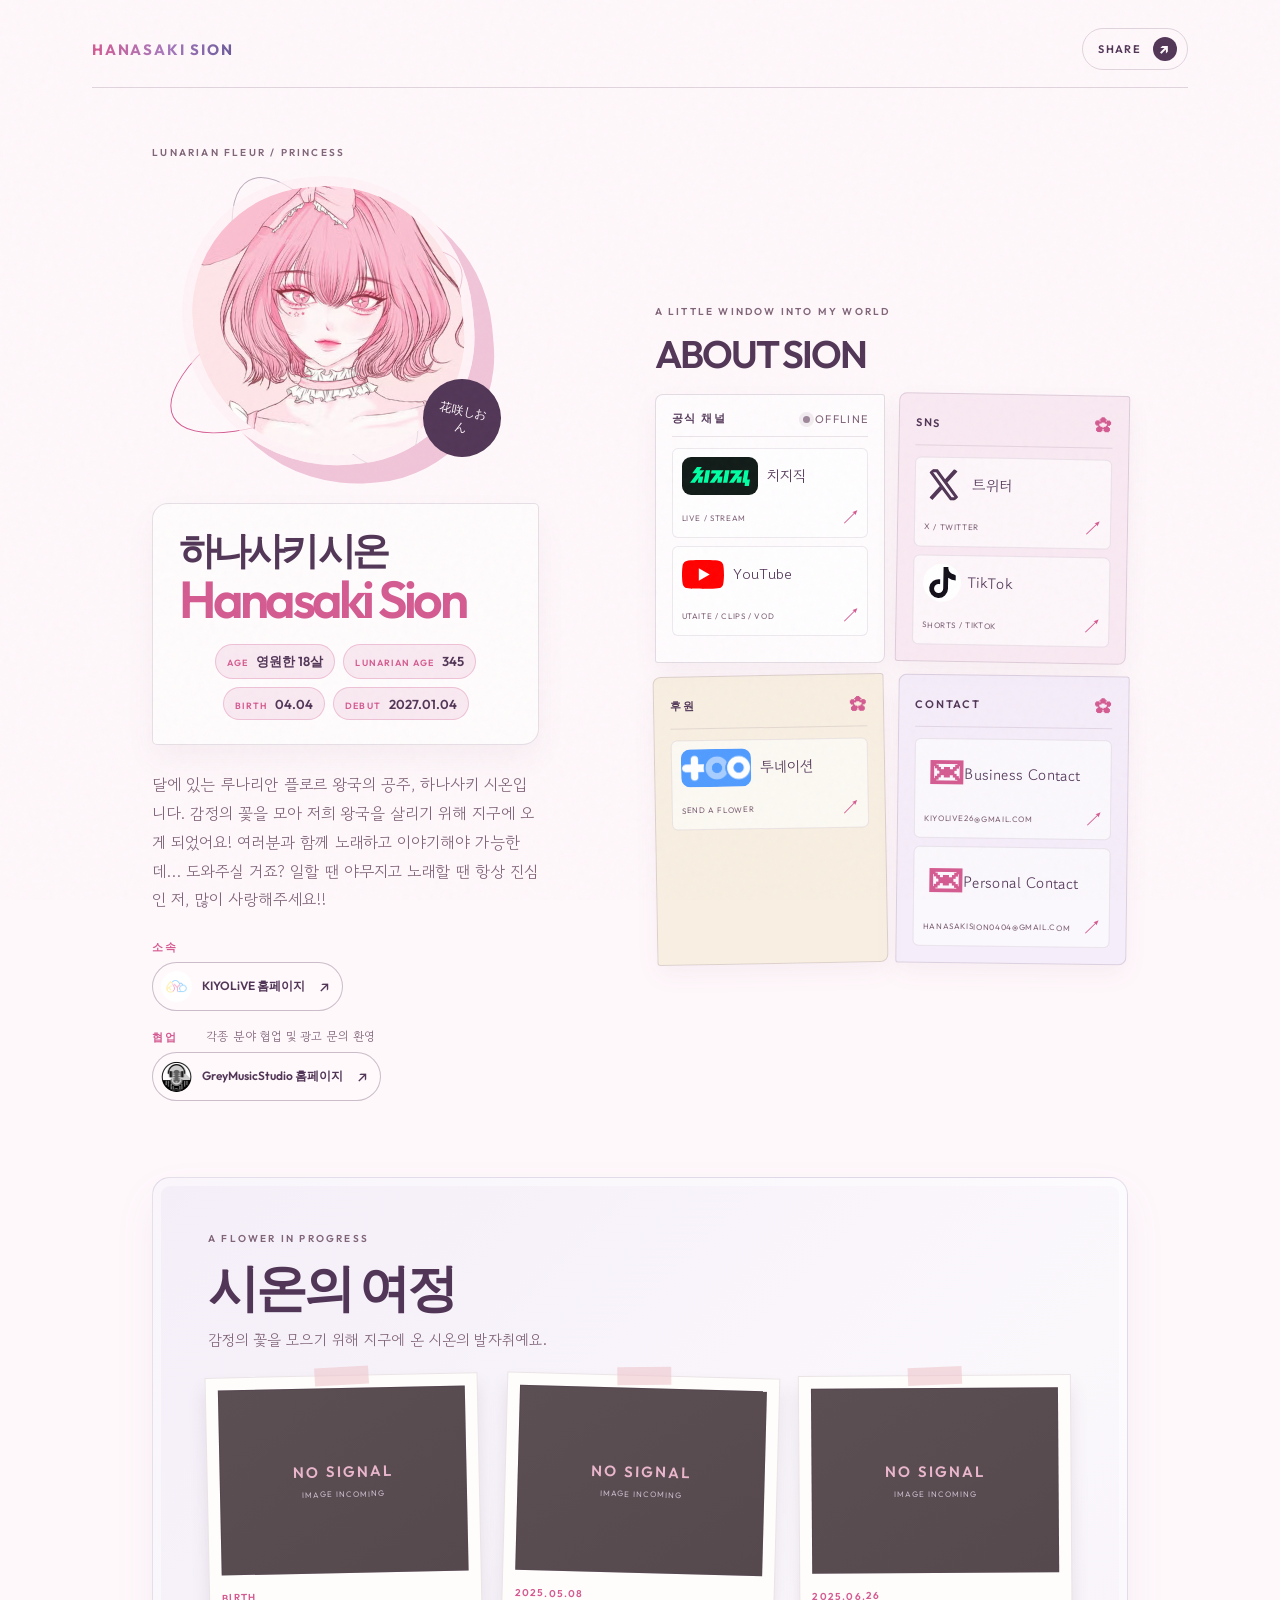
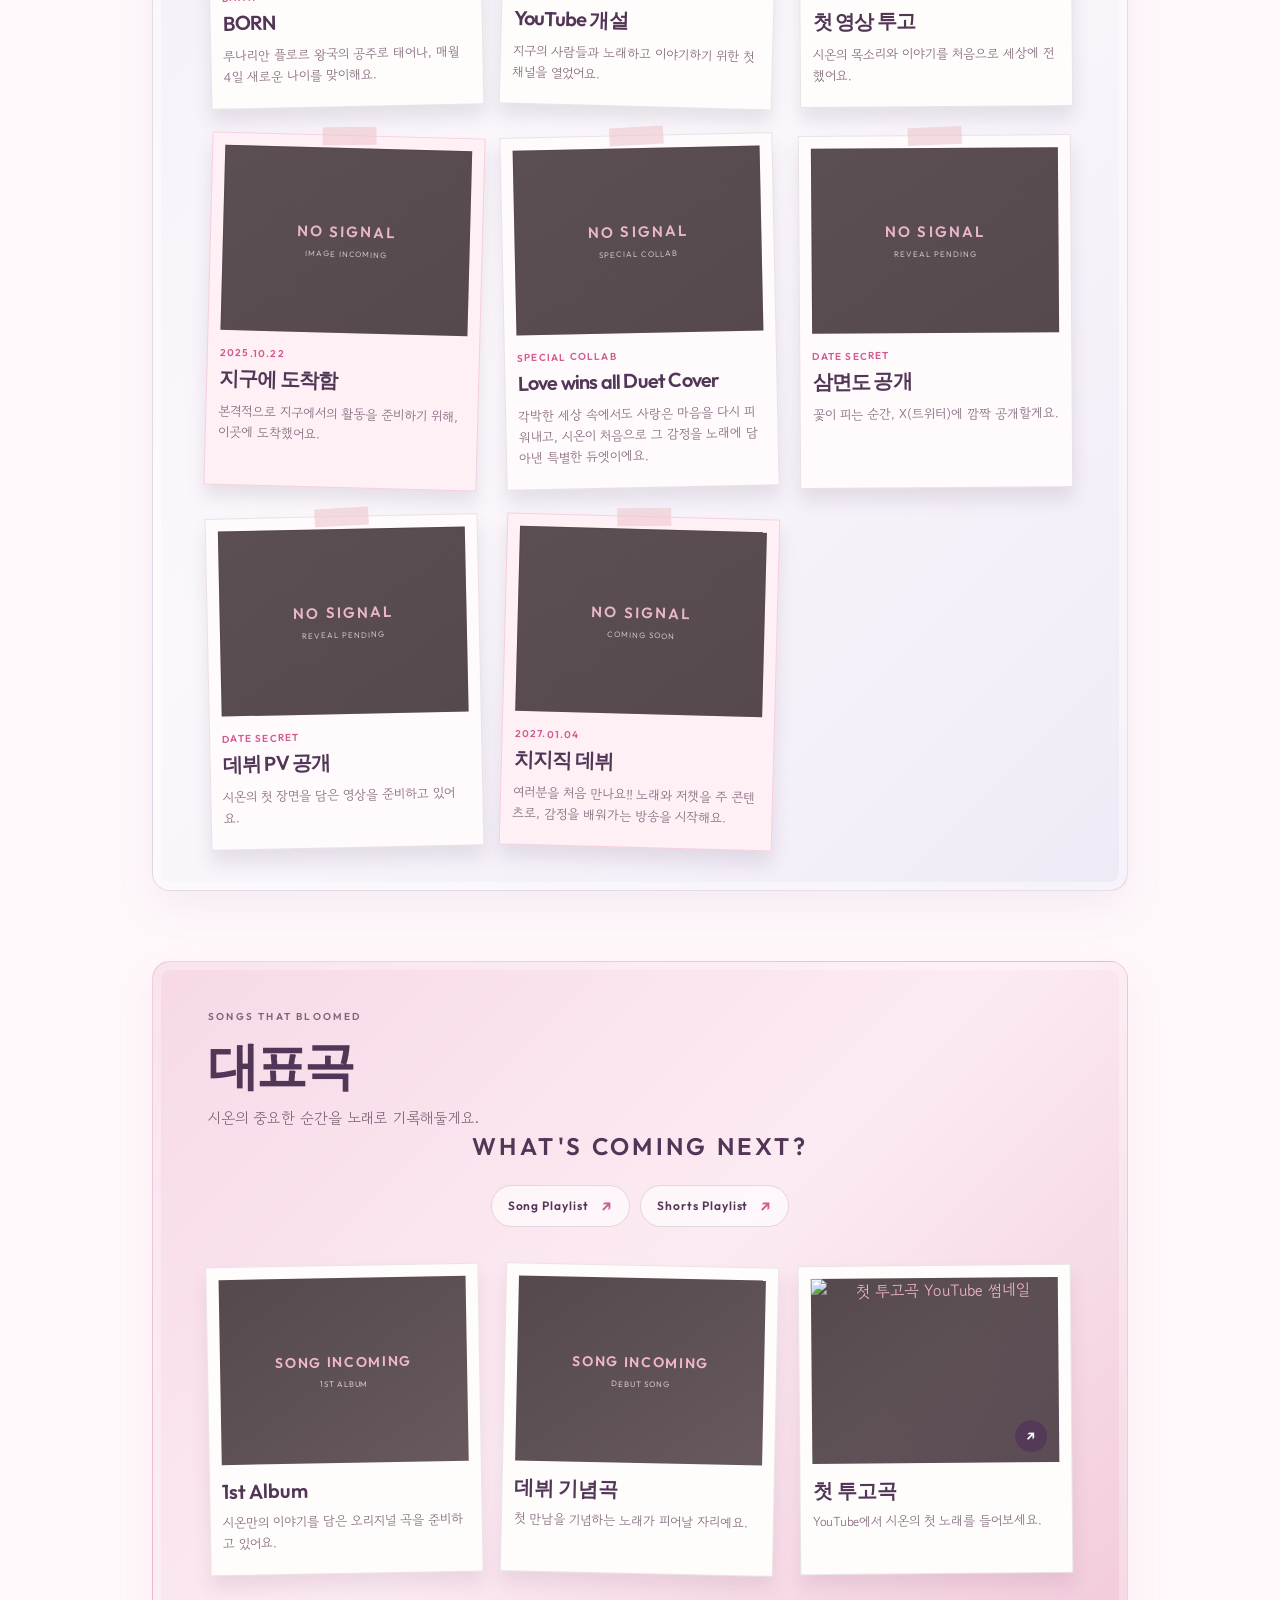
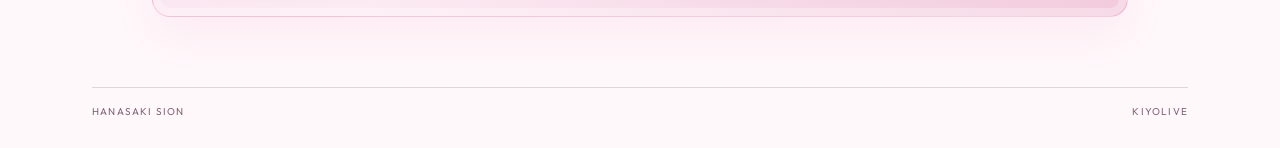
==== commit 93cb85b3: "11.25 update 2" ====
--- a/index.html
+++ b/index.html
@@ -33,7 +33,7 @@
           </div>
           <p class="intro-copy">달에 있는 루나리안 플로르 왕국의 공주, 하나사키 시온입니다. 감정의 꽃을 모아 저희 왕국을 살리기 위해 지구에 오게 되었어요! 여러분과 함께 노래하고 이야기해야 가능한데… 도와주실 거죠? 일할 땐 야무지고 노래할 땐 항상 진심인 저, 많이 사랑해주세요!!</p>
           <div class="affiliation-list">
-            <div class="affiliation-item"><span class="affiliation-label">소속</span><a class="studio-link pending-link" href="#" data-pending="KIYOLiVE 홈페이지는 준비 중이에요"><span class="studio-link-icon kiyolive-mark"><img src="./kiyolive-mark.png" alt="KIYOLiVE 로고" /></span><span>KIYOLiVE 홈페이지</span><b>↗</b></a></div>
+            <div class="affiliation-item"><span class="affiliation-label">소속</span><a class="studio-link" href="https://kiyolive.pages.dev/" target="_blank" rel="noreferrer"><span class="studio-link-icon kiyolive-mark"><img src="./kiyolive-mark.png" alt="KIYOLiVE 로고" /></span><span>KIYOLiVE 홈페이지</span><b>↗</b></a></div>
             <div class="affiliation-item"><div class="affiliation-head"><span class="affiliation-label">협업</span><p class="collab-note">각종 분야 협업 및 광고 문의 환영</p></div><a class="studio-link" href="https://greymusicstudio-site.pages.dev/" target="_blank" rel="noreferrer"><span class="studio-link-icon"><img src="./greymusicstudio-logo.png" alt="" /></span><span>GreyMusicStudio 홈페이지</span><b>↗</b></a></div>
           </div>
         </section>
--- a/style.css
+++ b/style.css
@@ -68,6 +68,7 @@
 .panel-link-top { display:flex; align-items:center; gap:9px; min-width:0; }
 .panel-link-bottom { display:flex; align-items:center; justify-content:space-between; gap:8px; min-width:0; }
 .panel-link-icon { width:30px; height:30px; font-size:16px; }
+.brand-svg { display:block; width:100%; height:100%; }
 .panel-link-title { font-size:15px; line-height:1.2; }
 .panel-link-caption { margin-top:3px; color:var(--muted); font:8px "Outfit",sans-serif; letter-spacing:.08em; text-transform:uppercase; white-space:nowrap; overflow:hidden; text-overflow:ellipsis; }
 .panel-link-arrow { color:var(--hot-pink); font-size:17px; font-weight:400; }
@@ -85,8 +86,13 @@
 .brand-icon.artmug { width:48px; border:0; border-radius:9px; background:#f15a24; }
 .brand-icon.artmug .artmug-logo-image { width:30px; height:37px; object-fit:contain; }
 .brand-icon.toonation { width:70px; height:38px; border:0; border-radius:9px; background:#4e98f4; }
-.brand-icon.tiktok { width:42px; border:0; border-radius:9px; color:#fff; background:#14101a; font-size:22px; }
-.brand-icon.twitter { color:currentColor; font-size:19px; }
+.brand-icon.tiktok { width:38px; height:38px; border:0; border-radius:50%; color:#14101a; background:#fff; font-size:22px; }
+.brand-icon.twitter { width:38px; height:38px; border:0; border-radius:50%; color:currentColor; background:transparent; font-size:19px; }
+.brand-icon.mail { width:48px; height:48px; border:0; border-radius:0; color:var(--hot-pink); background:transparent; font-size:36px; }
+.brand-icon.mail { transform:translateX(-2px); }
+.contact .panel-link-top { align-items:center; gap:0; }
+.contact .panel-link-title { margin-left:-8px; transform:translateY(3px); }
+.brand-icon.tiktok + .panel-link-title { margin-left:-3px; }
 .brand-icon.youtube { width:42px; border:0; border-radius:9px; background:transparent; }
 .brand-logo { display:block; width:100%; height:100%; object-fit:contain; }
 .brand-icon .toon-logo-image { width:100%; height:100%; object-fit:cover; }
